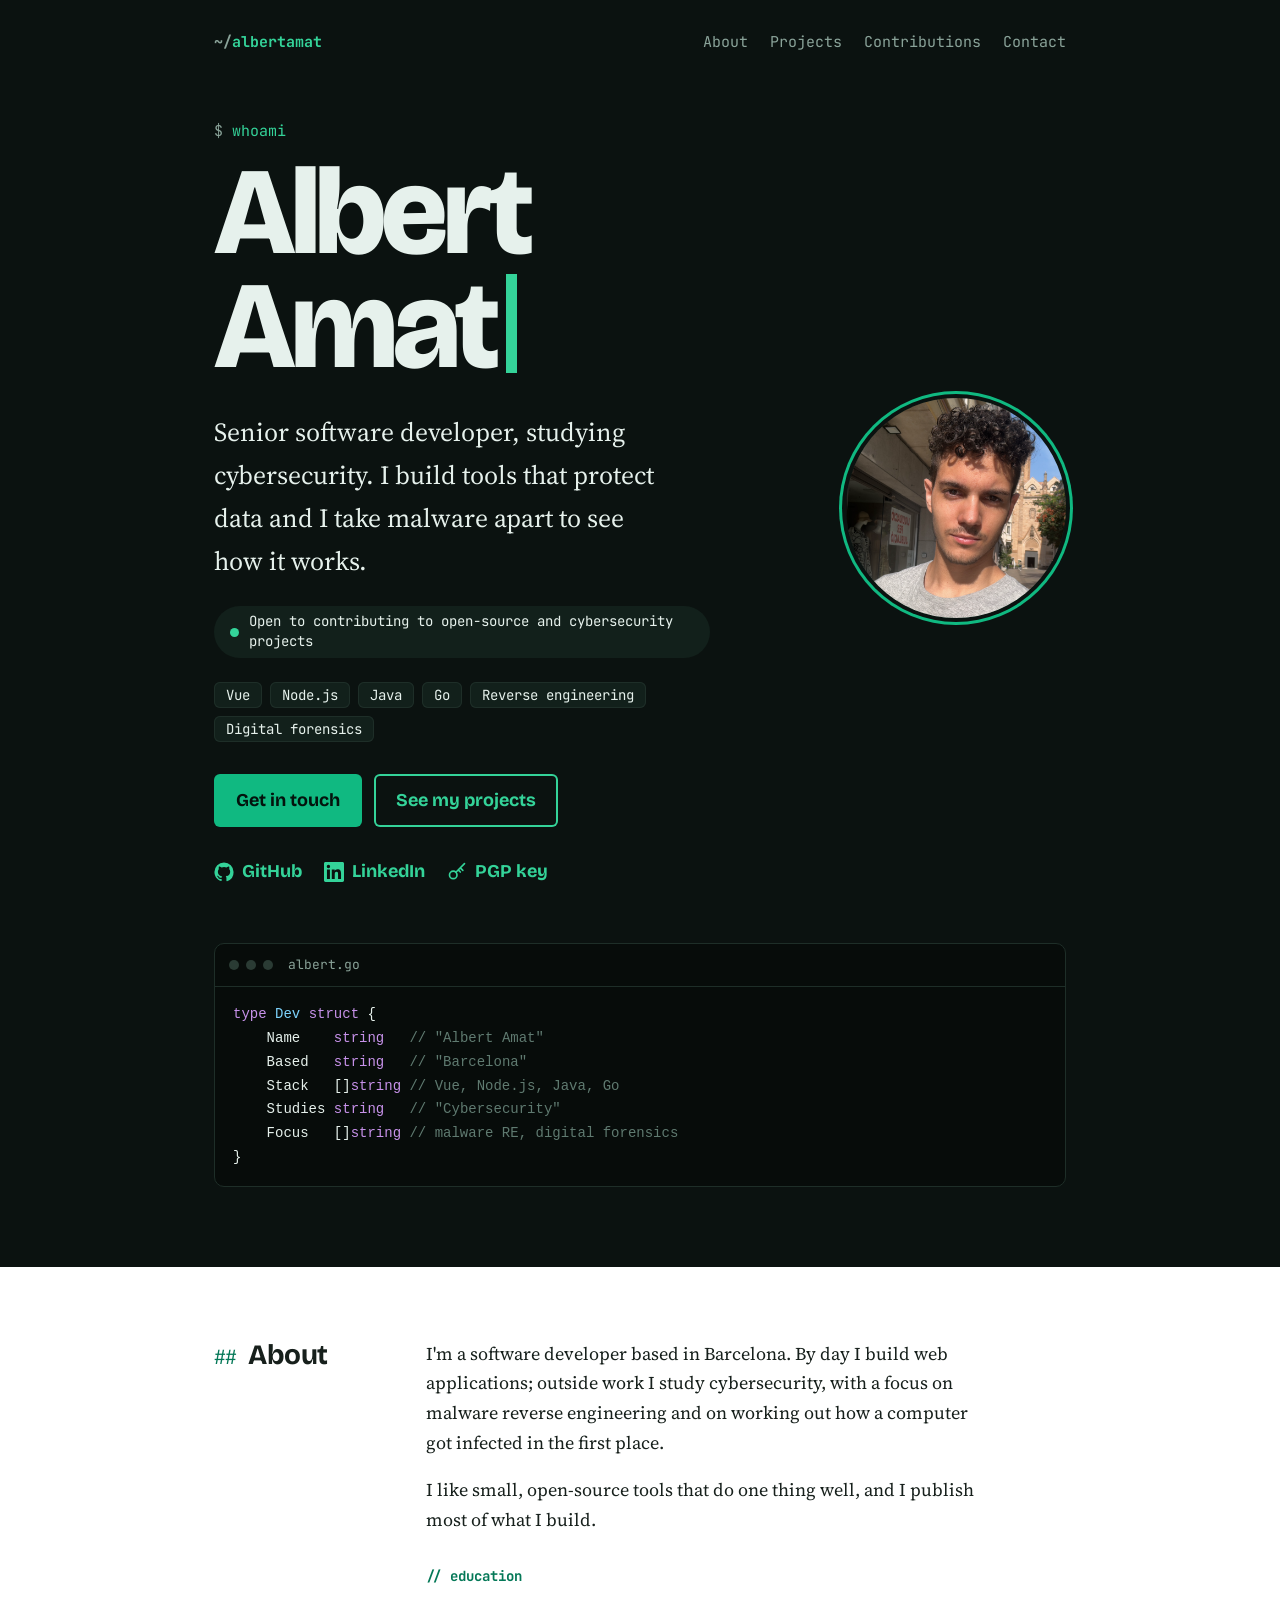
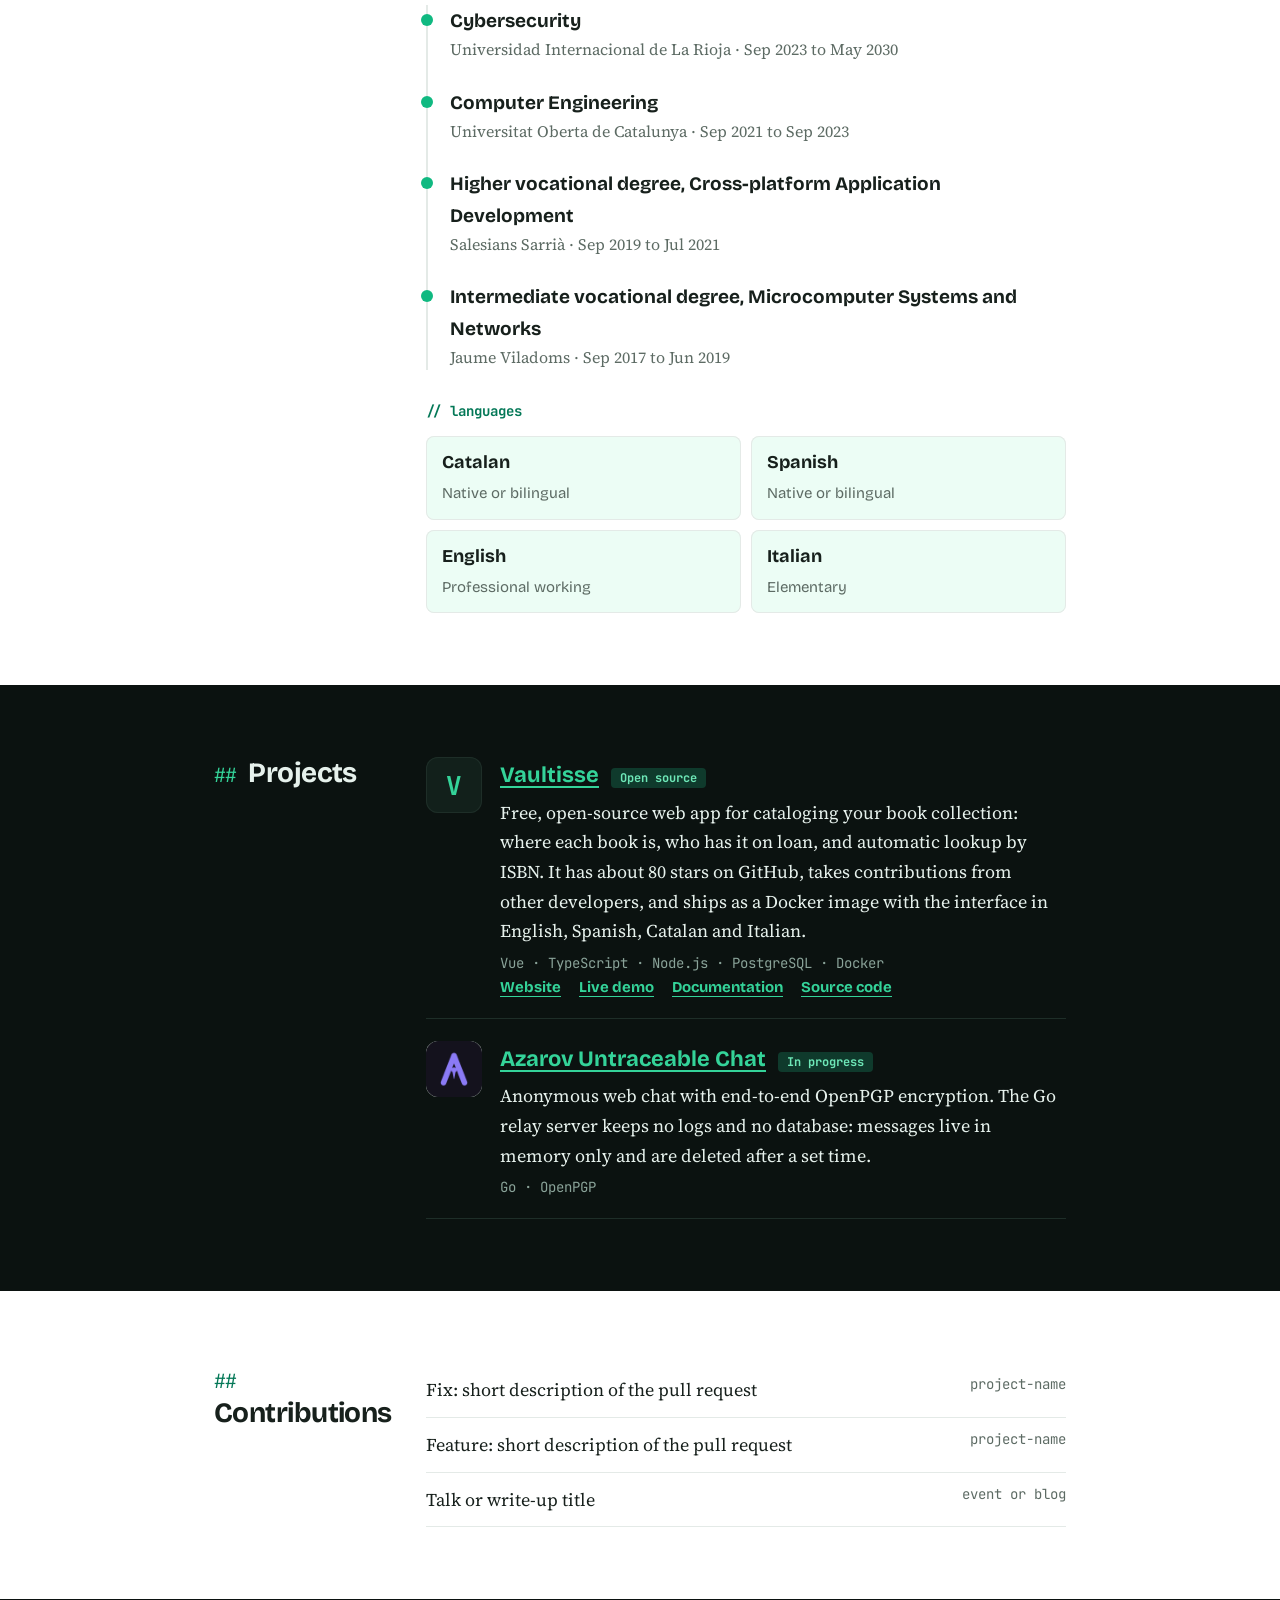
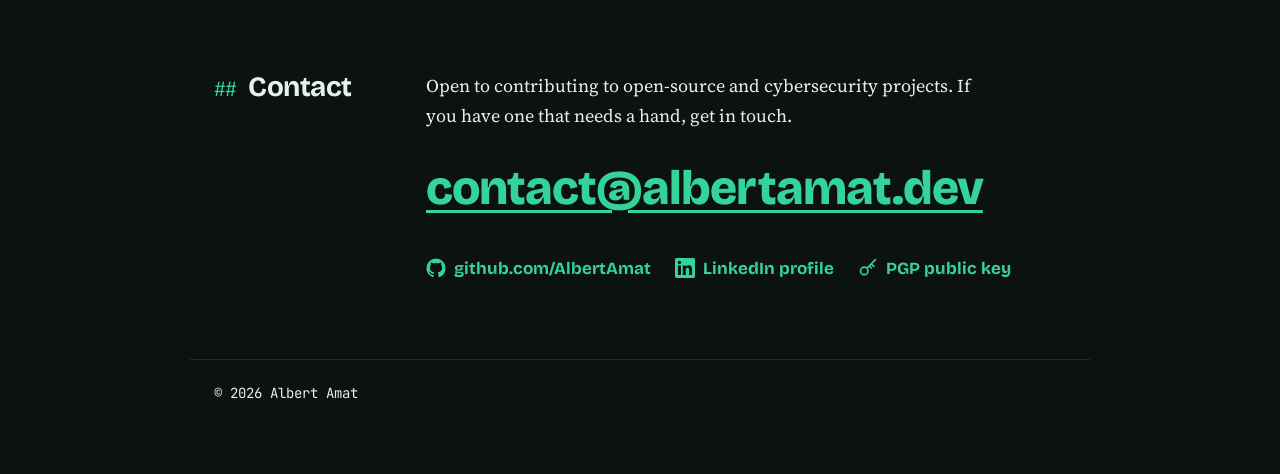
==== index.html @ 93c8f4c0 "added index.html" ====
<!DOCTYPE html>
<html lang="en">
<head>
<meta charset="utf-8">
<meta name="viewport" content="width=device-width, initial-scale=1, viewport-fit=cover">
<title>Albert Amat - Developer and security student</title>
<meta name="description" content="Albert Amat is a senior software developer and cybersecurity student. Projects, contributions and contact details.">
<link rel="stylesheet" href="https://fonts.googleapis.com/css2?family=Bricolage+Grotesque:opsz,wght@12..96,400;12..96,700;12..96,800&family=JetBrains+Mono:wght@400;700&family=Source+Serif+4:opsz,wght@8..60,400;8..60,600&display=swap">
<style>
:root{--accent:#10b981;--accent-d:#047857;--mono:"JetBrains Mono",ui-monospace,Menlo,Consolas,monospace;--sans:"Bricolage Grotesque","Helvetica Neue",Arial,sans-serif;
  box-sizing:border-box;padding-top:env(safe-area-inset-top,0px);padding-bottom:env(safe-area-inset-bottom,0px)}
html{scroll-padding-top:env(safe-area-inset-top,0px);scroll-behavior:smooth;-webkit-text-size-adjust:100%;background:#0b1210}
*{box-sizing:border-box}
body{margin:0;font:18px/1.65 "Source Serif 4",Georgia,serif;background:#0b1210}
img,svg{max-width:100%}
a{color:inherit}
a:focus-visible{outline:3px solid var(--accent);outline-offset:3px}

/* section themes */
.dark{--bg:#0b1210;--ink:#e6f1ec;--mute:#8aa399;--line:#1e2e28;--link:#34d399;--panel:#12201b;--tag:#0f3a2c;--tagink:#6ee7b7;--btn:#10b981;--btnink:#04130d}
.light{--bg:#ffffff;--ink:#17201c;--mute:#5d6b64;--line:#e4eae7;--link:#047857;--panel:#ecfdf5;--tag:#d1fae5;--tagink:#065f46;--btn:#047857;--btnink:#fff}
.band{background:var(--bg);color:var(--ink);padding:72px 0}
.wrap{max-width:900px;margin:0 auto;padding:0 24px}
h1,h2,h3{font-family:var(--sans)}
h2{font-size:28px;margin:0;letter-spacing:-.02em;line-height:1.2}
h2::before{content:"## ";font-family:var(--mono);font-weight:400;color:var(--link);font-size:.7em}
.grid{display:grid;grid-template-columns:180px 1fr;gap:32px}
p{margin:0 0 1em;max-width:62ch}

/* hero */
.hero{padding:0 0 80px}
nav{display:flex;justify-content:space-between;align-items:center;padding:22px 0;font-family:var(--mono);font-size:15px}
nav>a{text-decoration:none;font-weight:700;color:var(--link)}
nav>a::before{content:"~/";color:var(--mute)}
nav ul{display:flex;gap:22px;list-style:none;margin:0;padding:0}
nav ul a{text-decoration:none;color:var(--mute);padding:8px 0;display:inline-block}
nav ul a:hover{color:var(--link)}
.hero-grid{display:grid;grid-template-columns:1fr 220px;gap:40px;align-items:center;margin-top:36px}
.prompt{font:400 15px var(--mono);color:var(--link);margin:0 0 14px}
.prompt span{color:var(--mute)}
h1{font-size:clamp(56px,13vw,124px);line-height:.92;letter-spacing:-.04em;margin:0 0 28px;font-weight:800}
.cursor{display:inline-block;width:.09em;height:.8em;background:var(--link);margin-left:.08em;vertical-align:-.05em;animation:blink 1.1s steps(1) infinite}
@keyframes blink{50%{opacity:0}}
.role{font-size:clamp(20px,3vw,26px);max-width:34ch;margin:0 0 24px}
.avail{display:inline-flex;align-items:center;gap:10px;background:var(--panel);padding:6px 16px;border-radius:99px;font:400 14px/1.4 var(--mono);margin:0 0 24px}
.avail::before{content:"";flex:none;width:9px;height:9px;border-radius:50%;background:var(--link)}
.chips{display:flex;flex-wrap:wrap;gap:8px;margin:0 0 32px;padding:0;list-style:none;font:400 14px var(--mono)}
.chips li{background:var(--panel);padding:4px 12px;border-radius:6px;box-shadow:inset 0 0 0 1px var(--line)}
.btns{display:flex;gap:12px;flex-wrap:wrap;font-family:var(--sans);font-weight:700}
.btn{display:inline-block;padding:12px 22px;background:var(--btn);color:var(--btnink);text-decoration:none;border-radius:6px}
.btn.alt{background:transparent;color:var(--link);box-shadow:inset 0 0 0 2px var(--link)}
.social{display:flex;gap:22px;flex-wrap:wrap;margin-top:22px;font-family:var(--sans);font-weight:700}
.social a,.links a{display:inline-flex;align-items:center;gap:8px;color:var(--link);text-decoration:none;padding:8px 0}
.social a:hover span,.links a:hover span{text-decoration:underline;text-underline-offset:4px}
.ico{width:20px;height:20px;flex:none;fill:currentColor}
.ico.stroke{fill:none;stroke:currentColor;stroke-width:2;stroke-linecap:round;stroke-linejoin:round}
.photo{position:relative;width:220px;height:220px;border-radius:50%;background:var(--panel);box-shadow:0 0 0 4px var(--bg),0 0 0 7px var(--accent);overflow:hidden}
.photo img,.photo svg{width:100%;height:100%;object-fit:cover;display:block}
.photo img{position:absolute;inset:0}

/* code card */
.code{margin:48px 0 0;background:#070c0a;border:1px solid var(--line);border-radius:10px;overflow:hidden;font:400 14px/1.7 var(--mono)}
.code .bar{display:flex;gap:7px;align-items:center;padding:10px 14px;border-bottom:1px solid var(--line);color:var(--mute);font-size:13px}
.code .bar i{width:10px;height:10px;border-radius:50%;background:#2a3b34}
.code .bar span{margin-left:8px}
.code pre{margin:0;padding:16px 18px;overflow-x:auto;color:var(--ink)}
.k{color:#c792ea}.s{color:#a7f3d0}.c{color:#5f7a70}.f{color:#7dd3fc}

/* about */
.tl{list-style:none;margin:20px 0 32px;padding:0 0 0 22px;border-left:2px solid var(--line)}
.tl li{position:relative;margin-bottom:24px}
.tl li::before{content:"";position:absolute;left:-29px;top:9px;width:12px;height:12px;border-radius:50%;background:var(--accent)}
.tl b{font-family:var(--sans);font-size:19px}
.tl span{display:block;color:var(--mute);font-size:16px}
h3.sub{font:700 14px var(--mono);color:var(--link);margin:32px 0 0}
h3.sub::before{content:"// "}
.langs{list-style:none;margin:16px 0 0;padding:0;display:grid;grid-template-columns:repeat(2,1fr);gap:10px}
.langs li{background:var(--panel);padding:12px 16px;border-radius:8px;box-shadow:inset 0 0 0 1px var(--line);font-family:var(--sans)}
.langs b{display:block}
.langs span{color:var(--mute);font-size:15px}

/* projects */
.proj{list-style:none;margin:0;padding:0}
.proj li{display:flex;gap:18px;align-items:flex-start;padding:22px 0;border-bottom:1px solid var(--line)}
.proj li:first-child{padding-top:0}
.logo{flex:none;width:56px;height:56px;border-radius:12px;background:var(--panel);color:var(--link);display:grid;place-items:center;font:700 26px var(--mono);box-shadow:inset 0 0 0 1px var(--line)}
.logo img{width:100%;height:100%;object-fit:contain;border-radius:12px;display:block}
.logo img~span{display:none}
.proj .body{min-width:0}
.proj h3{margin:0 0 4px;font-size:22px;display:flex;gap:12px;align-items:baseline;flex-wrap:wrap}
.proj h3 a{color:var(--link);text-decoration-thickness:2px;text-underline-offset:4px}
.status{background:var(--tag);color:var(--tagink);font:700 12px var(--mono);padding:2px 9px;border-radius:4px}
.proj p{margin:0 0 8px}
.stack{color:var(--mute);font:400 14px var(--mono)}
.plinks{display:flex;flex-wrap:wrap;gap:4px 18px;margin-top:6px;font:700 15px var(--sans)}
.plinks a{color:var(--link);text-underline-offset:4px}

/* contributions */
.contrib{list-style:none;margin:0;padding:0}
.contrib li{display:flex;justify-content:space-between;gap:16px;padding:12px 0;border-bottom:1px solid var(--line)}
.contrib em{color:var(--mute);font:400 14px var(--mono);white-space:nowrap}

/* contact */
.mail{font-family:var(--sans);font-weight:800;font-size:clamp(26px,6vw,48px);letter-spacing:-.02em;color:var(--link);text-decoration-thickness:3px;text-underline-offset:6px;word-break:break-word}
.links{display:flex;gap:6px 24px;flex-wrap:wrap;margin-top:22px;font:700 17px var(--sans)}
footer{background:var(--bg);color:var(--mute);font:400 14px var(--mono);padding:0 0 40px}
footer .wrap{border-top:1px solid var(--line);padding-top:24px}

@media(max-width:700px){
  body{font-size:17px}
  .wrap{padding:0 20px}
  .band{padding:48px 0}
  .grid{grid-template-columns:1fr;gap:16px}
  nav{flex-wrap:wrap;gap:4px 16px;padding:14px 0 6px}
  nav ul{gap:4px 18px;flex-wrap:wrap;font-size:14px}
  .hero{padding-bottom:48px}
  .hero-grid{grid-template-columns:1fr;margin-top:20px}
  .photo{order:-1;width:140px;height:140px}
  h1{margin-bottom:20px}
  .btns{flex-direction:column}
  .btn{text-align:center;padding:14px 22px}
  .langs{grid-template-columns:1fr}
  .contrib li{flex-direction:column;gap:2px}
  .contrib em{white-space:normal}
  .proj li{gap:14px}
  .tl{padding-left:20px}.tl li::before{left:-27px}
}
@media(max-width:380px){.logo{width:48px;height:48px;font-size:22px}.proj h3{font-size:20px}}
@media(prefers-reduced-motion:reduce){.cursor{animation:none}html{scroll-behavior:auto}}
</style>
</head>
<body>

<!-- 1 · dark -->
<div class="band dark hero" id="top" style="padding-top:0">
  <div class="wrap">
    <nav>
      <a href="#top">albertamat</a>
      <ul>
        <li><a href="#about">About</a></li>
        <li><a href="#projects">Projects</a></li>
        <li><a href="#contrib">Contributions</a></li>
        <li><a href="#contact">Contact</a></li>
      </ul>
    </nav>

    <div class="hero-grid">
      <div>
        <p class="prompt"><span>$</span> whoami</p>
        <h1>Albert<br>Amat<span class="cursor" aria-hidden="true"></span></h1>
        <p class="role">Senior software developer, studying cybersecurity. I build tools that protect data and I take malware apart to see how it works.</p>
        <p class="avail">Open to contributing to open-source and cybersecurity projects</p>
        <ul class="chips">
          <li>Vue</li><li>Node.js</li><li>Java</li><li>Go</li><li>Reverse engineering</li><li>Digital forensics</li>
        </ul>
        <div class="btns">
          <a class="btn" href="#contact">Get in touch</a>
          <a class="btn alt" href="#projects">See my projects</a>
        </div>
        <div class="social">
          <a href="https://github.com/AlbertAmat"><svg class="ico" viewBox="0 0 24 24" aria-hidden="true"><path d="M12 .5A11.5 11.5 0 0 0 .5 12c0 5.08 3.29 9.39 7.86 10.91.58.1.79-.25.79-.56v-2c-3.2.7-3.88-1.36-3.88-1.36-.52-1.33-1.28-1.69-1.28-1.69-1.05-.71.08-.7.08-.7 1.15.08 1.76 1.19 1.76 1.19 1.03 1.76 2.7 1.25 3.36.96.1-.75.4-1.25.73-1.54-2.56-.29-5.25-1.28-5.25-5.7 0-1.26.45-2.29 1.19-3.1-.12-.29-.52-1.47.11-3.06 0 0 .97-.31 3.18 1.18a11 11 0 0 1 5.78 0c2.2-1.49 3.17-1.18 3.17-1.18.63 1.59.23 2.77.12 3.06.74.81 1.18 1.84 1.18 3.1 0 4.43-2.7 5.4-5.27 5.69.41.36.78 1.06.78 2.14v3.17c0 .31.21.67.8.56A11.5 11.5 0 0 0 23.5 12 11.5 11.5 0 0 0 12 .5z"/></svg><span>GitHub</span></a>
          <a href="https://www.linkedin.com/in/albert-amat-27b937349"><svg class="ico" viewBox="0 0 24 24" aria-hidden="true"><path d="M20.45 20.45h-3.56v-5.57c0-1.33-.03-3.04-1.85-3.04-1.86 0-2.14 1.45-2.14 2.94v5.67H9.35V9h3.41v1.56h.05c.48-.9 1.64-1.85 3.37-1.85 3.6 0 4.27 2.37 4.27 5.46v6.28zM5.34 7.43a2.06 2.06 0 1 1 0-4.12 2.06 2.06 0 0 1 0 4.12zM7.12 20.45H3.56V9h3.56v11.45zM22.22 0H1.77C.79 0 0 .77 0 1.73v20.54C0 23.23.79 24 1.77 24h20.45c.98 0 1.78-.77 1.78-1.73V1.73C24 .77 23.2 0 22.22 0z"/></svg><span>LinkedIn</span></a>
          <a href="albert-amat.asc"><svg class="ico stroke" viewBox="0 0 24 24" aria-hidden="true"><circle cx="7.5" cy="15.5" r="4.5"/><path d="M10.7 12.3 21 2M16 7l3 3M13.5 9.5l2.5 2.5"/></svg><span>PGP key</span></a>
        </div>
      </div>
      <div class="photo">
        <svg viewBox="0 0 220 220" role="img" aria-label="Profile photo placeholder"><rect width="220" height="220" fill="#12201b"/><circle cx="110" cy="88" r="38" fill="#1f4a3a"/><path d="M34 220c6-46 38-72 76-72s70 26 76 72z" fill="#1f4a3a"/></svg>
        <img src="img/avatar.png" alt="Albert Amat" width="220" height="220" onerror="this.remove()">
      </div>
    </div>

    <div class="code" aria-label="Profile as code">
      <div class="bar"><i></i><i></i><i></i><span>albert.go</span></div>
<pre><span class="k">type</span> <span class="f">Dev</span> <span class="k">struct</span> {
    Name    <span class="k">string</span>   <span class="c">// "Albert Amat"</span>
    Based   <span class="k">string</span>   <span class="c">// "Barcelona"</span>
    Stack   []<span class="k">string</span> <span class="c">// Vue, Node.js, Java, Go</span>
    Studies <span class="k">string</span>   <span class="c">// "Cybersecurity"</span>
    Focus   []<span class="k">string</span> <span class="c">// malware RE, digital forensics</span>
}</pre>
    </div>
  </div>
</div>

<!-- 2 · light -->
<section class="band light" id="about">
  <div class="wrap grid">
    <h2>About</h2>
    <div>
      <p>I'm a software developer based in Barcelona. By day I build web applications; outside work I study cybersecurity, with a focus on malware reverse engineering and on working out how a computer got infected in the first place.</p>
      <p>I like small, open-source tools that do one thing well, and I publish most of what I build.</p>

      <h3 class="sub">education</h3>
      <ol class="tl" aria-label="Education">
        <li><b>Cybersecurity</b><span>Universidad Internacional de La Rioja · Sep 2023 to May 2030</span></li>
        <li><b>Computer Engineering</b><span>Universitat Oberta de Catalunya · Sep 2021 to Sep 2023</span></li>
        <li><b>Higher vocational degree, Cross-platform Application Development</b><span>Salesians Sarrià · Sep 2019 to Jul 2021</span></li>
        <li><b>Intermediate vocational degree, Microcomputer Systems and Networks</b><span>Jaume Viladoms · Sep 2017 to Jun 2019</span></li>
      </ol>

      <h3 class="sub">languages</h3>
      <ul class="langs">
        <li><b>Catalan</b><span>Native or bilingual</span></li>
        <li><b>Spanish</b><span>Native or bilingual</span></li>
        <li><b>English</b><span>Professional working</span></li>
        <li><b>Italian</b><span>Elementary</span></li>
      </ul>
    </div>
  </div>
</section>

<!-- 3 · dark -->
<section class="band dark" id="projects">
  <div class="wrap grid">
    <h2>Projects</h2>
    <ul class="proj">
      <li>
        <div class="logo" role="img" aria-label="Vaultisse logo"><img src="img/vaultisse.png" alt="" width="56" height="56" onerror="this.remove()"><span>V</span></div>
        <div class="body">
          <h3><a href="https://github.com/AlbertAmat/vaultisse">Vaultisse</a><span class="status">Open source</span></h3>
          <p>Free, open-source web app for cataloging your book collection: where each book is, who has it on loan, and automatic lookup by ISBN. It has about 80 stars on GitHub, takes contributions from other developers, and ships as a Docker image with the interface in English, Spanish, Catalan and Italian.</p>
          <div class="stack">Vue · TypeScript · Node.js · PostgreSQL · Docker</div>
          <div class="plinks">
            <a href="https://vaultisse.com">Website</a>
            <a href="https://demo.vaultisse.com">Live demo</a>
            <a href="https://docs.vaultisse.com">Documentation</a>
            <a href="https://github.com/AlbertAmat/vaultisse">Source code</a>
          </div>
        </div>
      </li>
      <li>
        <div class="logo" role="img" aria-label="Azarov logo"><img src="img/azarov.png" alt="" width="56" height="56" onerror="this.remove()"><span>A</span></div>
        <div class="body">
          <h3><a href="#">Azarov Untraceable Chat</a><span class="status">In progress</span></h3>
          <p>Anonymous web chat with end-to-end OpenPGP encryption. The Go relay server keeps no logs and no database: messages live in memory only and are deleted after a set time.</p>
          <div class="stack">Go · OpenPGP</div>
        </div>
      </li>
    </ul>
  </div>
</section>

<!-- 4 · light -->
<section class="band light" id="contrib">
  <div class="wrap grid">
    <h2>Contributions</h2>
    <ul class="contrib">
      <li><span>Fix: short description of the pull request</span><em>project-name</em></li>
      <li><span>Feature: short description of the pull request</span><em>project-name</em></li>
      <li><span>Talk or write-up title</span><em>event or blog</em></li>
    </ul>
  </div>
</section>

<!-- 5 · dark -->
<section class="band dark" id="contact">
  <div class="wrap grid">
    <h2>Contact</h2>
    <div>
      <p>Open to contributing to open-source and cybersecurity projects. If you have one that needs a hand, get in touch.</p>
      <a class="mail" href="mailto:contact@albertamat.dev">contact@albertamat.dev</a>
      <div class="links">
        <a href="https://github.com/AlbertAmat"><svg class="ico" viewBox="0 0 24 24" aria-hidden="true"><path d="M12 .5A11.5 11.5 0 0 0 .5 12c0 5.08 3.29 9.39 7.86 10.91.58.1.79-.25.79-.56v-2c-3.2.7-3.88-1.36-3.88-1.36-.52-1.33-1.28-1.69-1.28-1.69-1.05-.71.08-.7.08-.7 1.15.08 1.76 1.19 1.76 1.19 1.03 1.76 2.7 1.25 3.36.96.1-.75.4-1.25.73-1.54-2.56-.29-5.25-1.28-5.25-5.7 0-1.26.45-2.29 1.19-3.1-.12-.29-.52-1.47.11-3.06 0 0 .97-.31 3.18 1.18a11 11 0 0 1 5.78 0c2.2-1.49 3.17-1.18 3.17-1.18.63 1.59.23 2.77.12 3.06.74.81 1.18 1.84 1.18 3.1 0 4.43-2.7 5.4-5.27 5.69.41.36.78 1.06.78 2.14v3.17c0 .31.21.67.8.56A11.5 11.5 0 0 0 23.5 12 11.5 11.5 0 0 0 12 .5z"/></svg><span>github.com/AlbertAmat</span></a>
        <a href="https://www.linkedin.com/in/albert-amat-27b937349"><svg class="ico" viewBox="0 0 24 24" aria-hidden="true"><path d="M20.45 20.45h-3.56v-5.57c0-1.33-.03-3.04-1.85-3.04-1.86 0-2.14 1.45-2.14 2.94v5.67H9.35V9h3.41v1.56h.05c.48-.9 1.64-1.85 3.37-1.85 3.6 0 4.27 2.37 4.27 5.46v6.28zM5.34 7.43a2.06 2.06 0 1 1 0-4.12 2.06 2.06 0 0 1 0 4.12zM7.12 20.45H3.56V9h3.56v11.45zM22.22 0H1.77C.79 0 0 .77 0 1.73v20.54C0 23.23.79 24 1.77 24h20.45c.98 0 1.78-.77 1.78-1.73V1.73C24 .77 23.2 0 22.22 0z"/></svg><span>LinkedIn profile</span></a>
        <a href="albert-amat.asc"><svg class="ico stroke" viewBox="0 0 24 24" aria-hidden="true"><circle cx="7.5" cy="15.5" r="4.5"/><path d="M10.7 12.3 21 2M16 7l3 3M13.5 9.5l2.5 2.5"/></svg><span>PGP public key</span></a>
      </div>
    </div>
  </div>
</section>

<footer class="band dark" style="padding-top:0">
  <div class="wrap">© 2026 Albert Amat</div>
</footer>
</body>
</html>
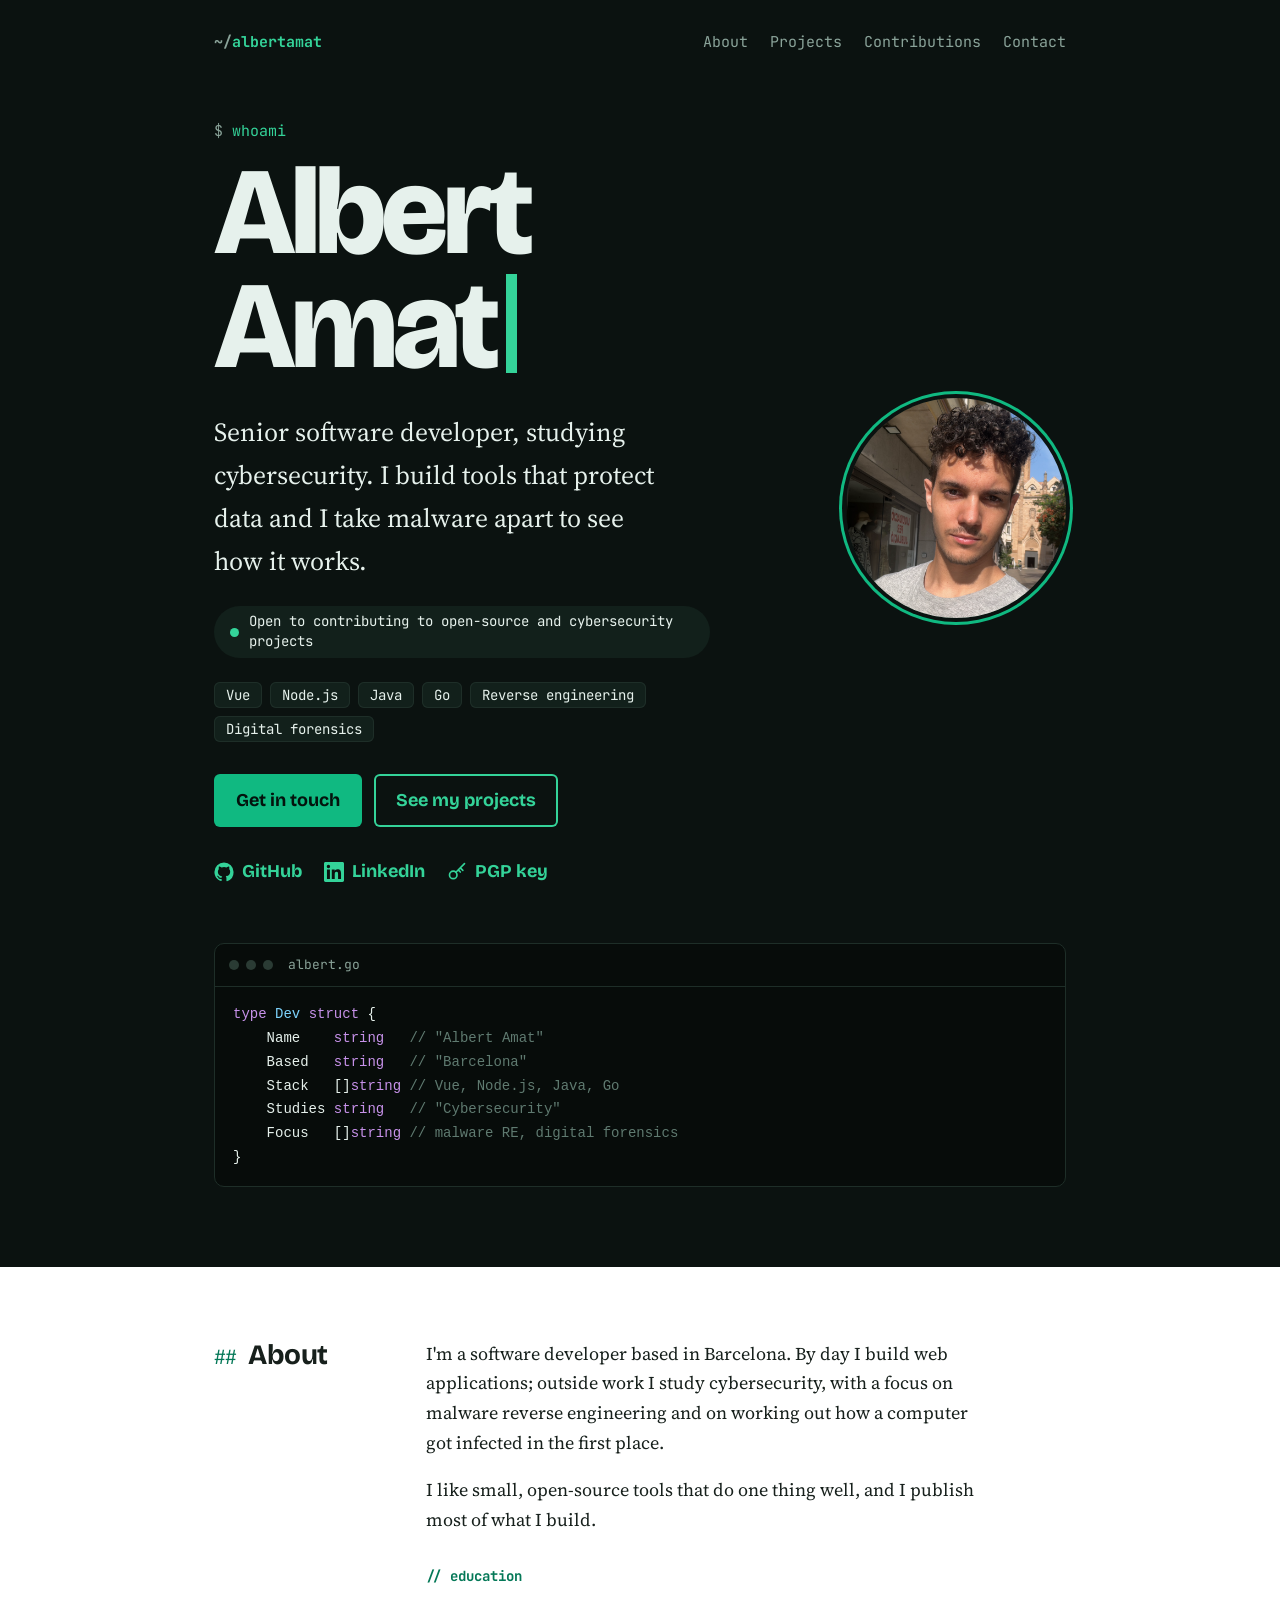
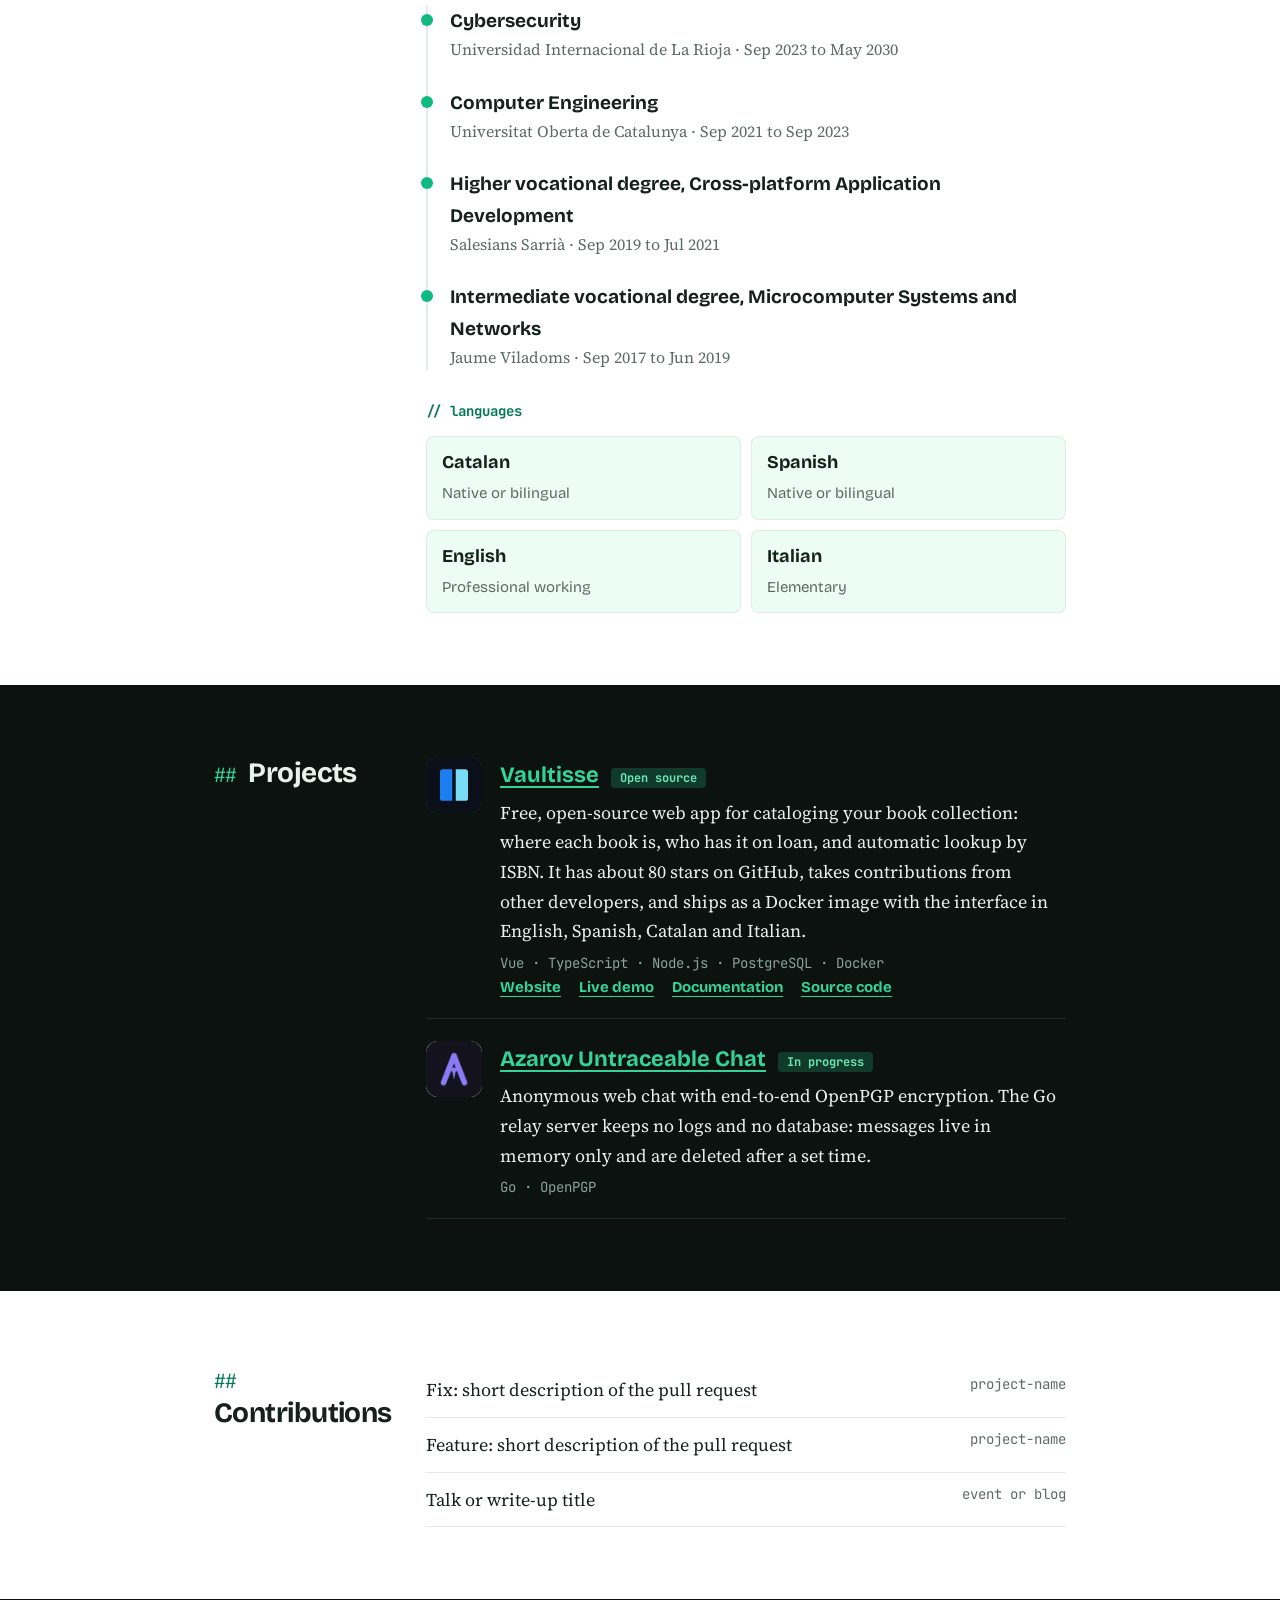
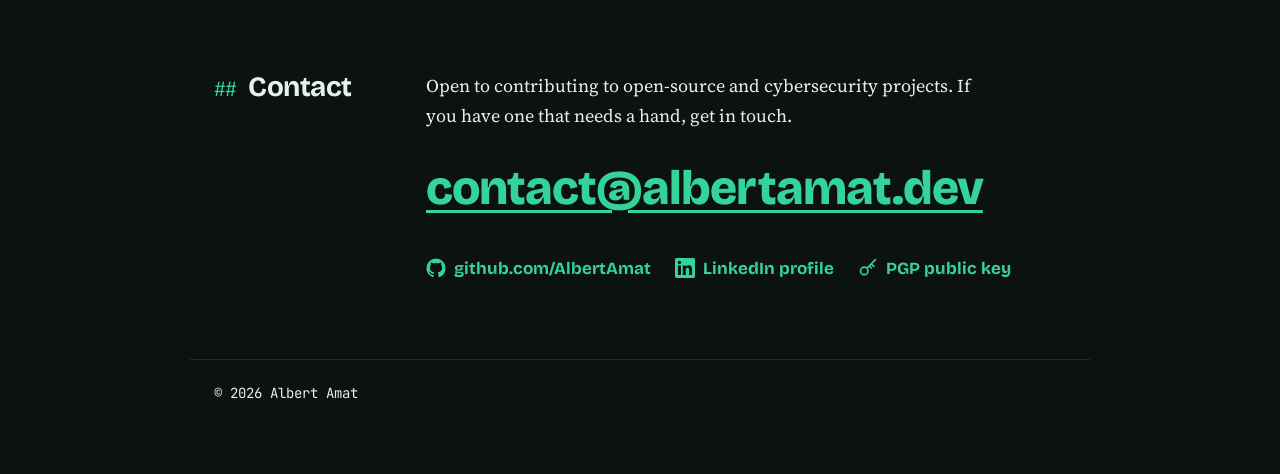
==== commit e3891078: "Update index.html" ====
--- a/index.html
+++ b/index.html
@@ -215,7 +215,7 @@
     <h2>Projects</h2>
     <ul class="proj">
       <li>
-        <div class="logo" role="img" aria-label="Vaultisse logo"><img src="img/vaultisse.png" alt="" width="56" height="56" onerror="this.remove()"><span>V</span></div>
+        <div class="logo" role="img" aria-label="Vaultisse logo"><img src="img/vaultisse.svg" alt="" width="56" height="56" onerror="this.remove()"><span>V</span></div>
         <div class="body">
           <h3><a href="https://github.com/AlbertAmat/vaultisse">Vaultisse</a><span class="status">Open source</span></h3>
           <p>Free, open-source web app for cataloging your book collection: where each book is, who has it on loan, and automatic lookup by ISBN. It has about 80 stars on GitHub, takes contributions from other developers, and ships as a Docker image with the interface in English, Spanish, Catalan and Italian.</p>
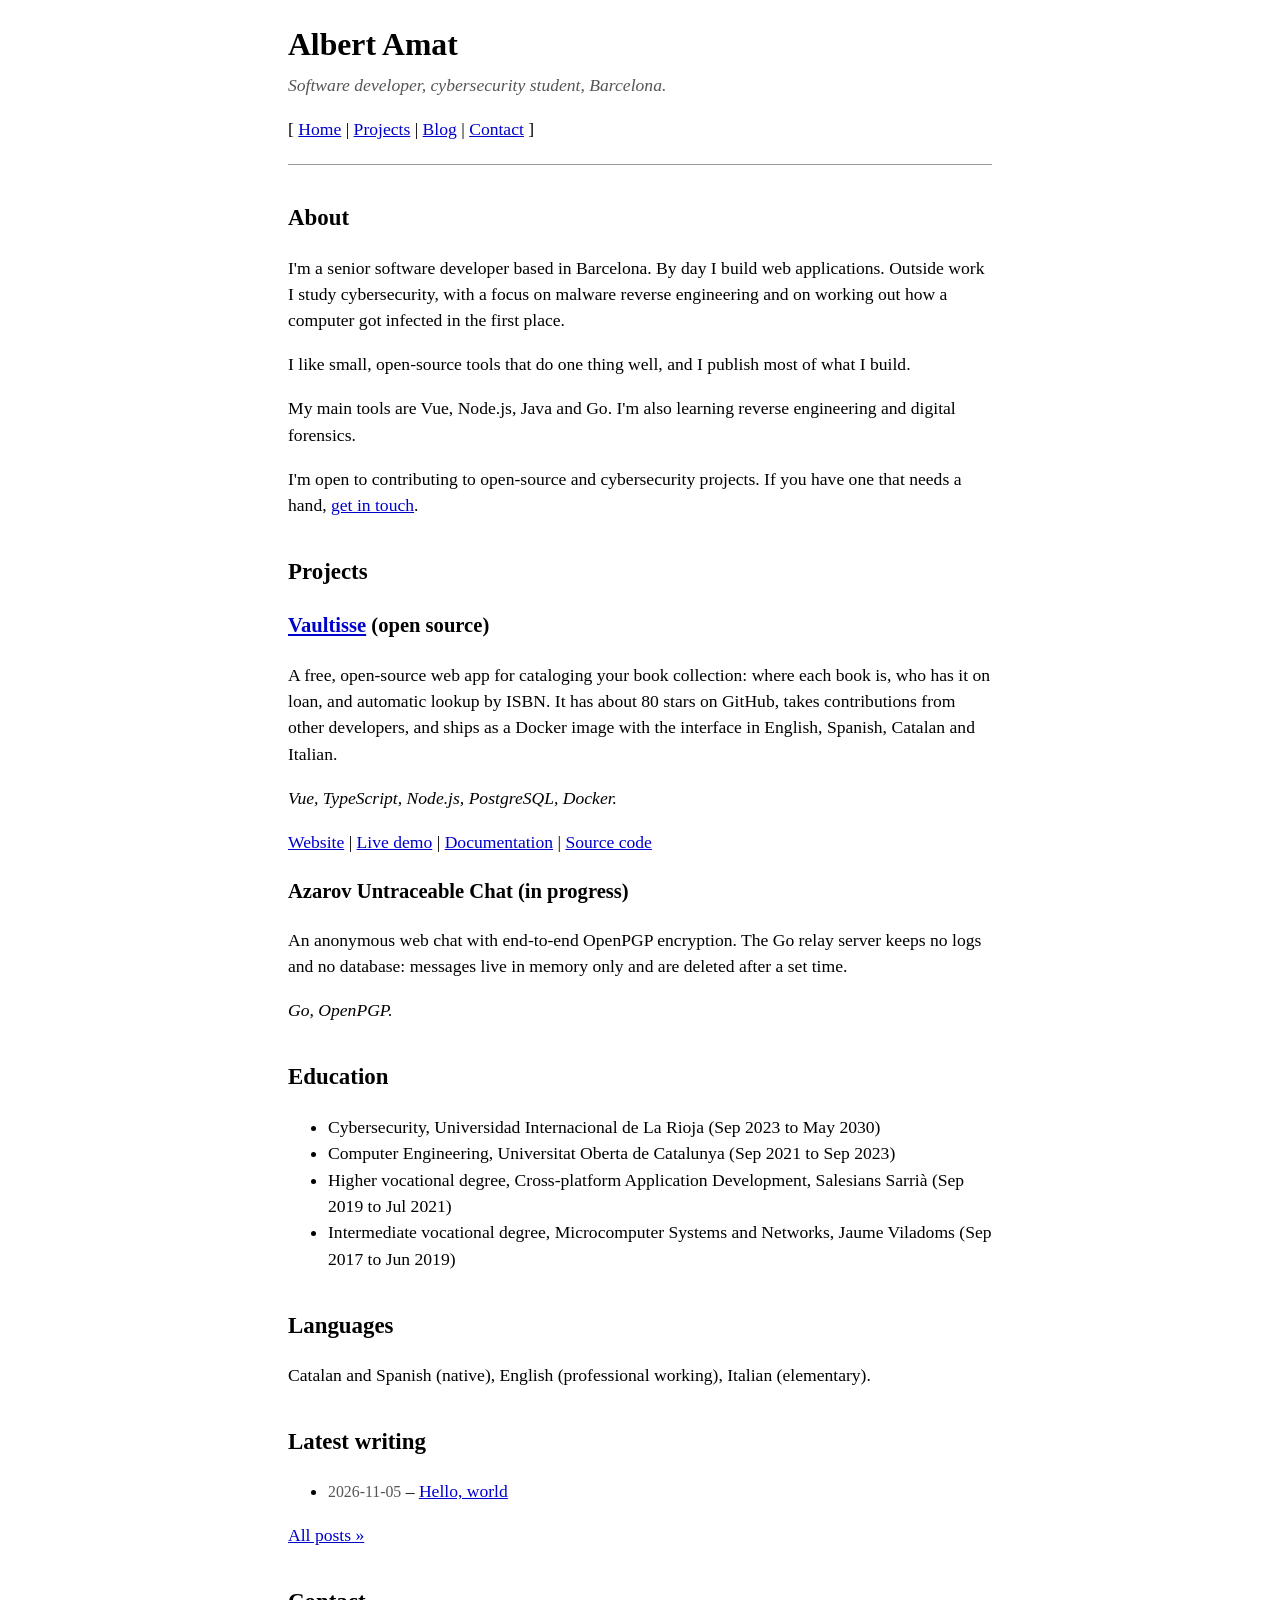
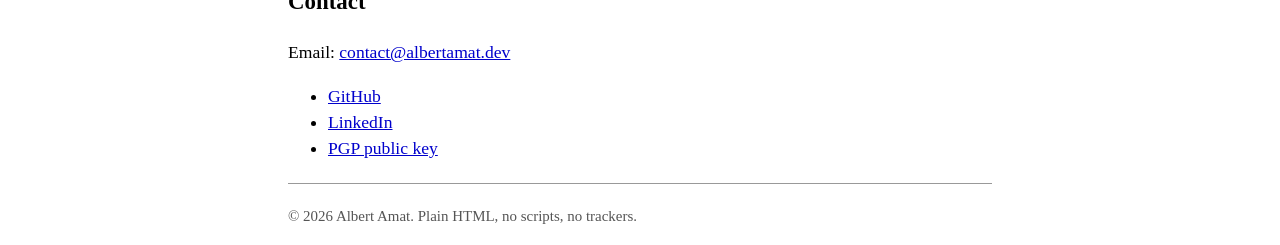
==== commit baba3326: "Redesign site as minimalist year-2000 style HTML with a blog Replace the single styled page with pla" ====
--- a/index.html
+++ b/index.html
@@ -2,274 +2,68 @@
 <html lang="en">
 <head>
 <meta charset="utf-8">
-<meta name="viewport" content="width=device-width, initial-scale=1, viewport-fit=cover">
-<title>Albert Amat - Developer and security student</title>
-<meta name="description" content="Albert Amat is a senior software developer and cybersecurity student. Projects, contributions and contact details.">
-<link rel="stylesheet" href="https://fonts.googleapis.com/css2?family=Bricolage+Grotesque:opsz,wght@12..96,400;12..96,700;12..96,800&family=JetBrains+Mono:wght@400;700&family=Source+Serif+4:opsz,wght@8..60,400;8..60,600&display=swap">
-<style>
-:root{--accent:#10b981;--accent-d:#047857;--mono:"JetBrains Mono",ui-monospace,Menlo,Consolas,monospace;--sans:"Bricolage Grotesque","Helvetica Neue",Arial,sans-serif;
-  box-sizing:border-box;padding-top:env(safe-area-inset-top,0px);padding-bottom:env(safe-area-inset-bottom,0px)}
-html{scroll-padding-top:env(safe-area-inset-top,0px);scroll-behavior:smooth;-webkit-text-size-adjust:100%;background:#0b1210}
-*{box-sizing:border-box}
-body{margin:0;font:18px/1.65 "Source Serif 4",Georgia,serif;background:#0b1210}
-img,svg{max-width:100%}
-a{color:inherit}
-a:focus-visible{outline:3px solid var(--accent);outline-offset:3px}
-
-/* section themes */
-.dark{--bg:#0b1210;--ink:#e6f1ec;--mute:#8aa399;--line:#1e2e28;--link:#34d399;--panel:#12201b;--tag:#0f3a2c;--tagink:#6ee7b7;--btn:#10b981;--btnink:#04130d}
-.light{--bg:#ffffff;--ink:#17201c;--mute:#5d6b64;--line:#e4eae7;--link:#047857;--panel:#ecfdf5;--tag:#d1fae5;--tagink:#065f46;--btn:#047857;--btnink:#fff}
-.band{background:var(--bg);color:var(--ink);padding:72px 0}
-.wrap{max-width:900px;margin:0 auto;padding:0 24px}
-h1,h2,h3{font-family:var(--sans)}
-h2{font-size:28px;margin:0;letter-spacing:-.02em;line-height:1.2}
-h2::before{content:"## ";font-family:var(--mono);font-weight:400;color:var(--link);font-size:.7em}
-.grid{display:grid;grid-template-columns:180px 1fr;gap:32px}
-p{margin:0 0 1em;max-width:62ch}
-
-/* hero */
-.hero{padding:0 0 80px}
-nav{display:flex;justify-content:space-between;align-items:center;padding:22px 0;font-family:var(--mono);font-size:15px}
-nav>a{text-decoration:none;font-weight:700;color:var(--link)}
-nav>a::before{content:"~/";color:var(--mute)}
-nav ul{display:flex;gap:22px;list-style:none;margin:0;padding:0}
-nav ul a{text-decoration:none;color:var(--mute);padding:8px 0;display:inline-block}
-nav ul a:hover{color:var(--link)}
-.hero-grid{display:grid;grid-template-columns:1fr 220px;gap:40px;align-items:center;margin-top:36px}
-.prompt{font:400 15px var(--mono);color:var(--link);margin:0 0 14px}
-.prompt span{color:var(--mute)}
-h1{font-size:clamp(56px,13vw,124px);line-height:.92;letter-spacing:-.04em;margin:0 0 28px;font-weight:800}
-.cursor{display:inline-block;width:.09em;height:.8em;background:var(--link);margin-left:.08em;vertical-align:-.05em;animation:blink 1.1s steps(1) infinite}
-@keyframes blink{50%{opacity:0}}
-.role{font-size:clamp(20px,3vw,26px);max-width:34ch;margin:0 0 24px}
-.avail{display:inline-flex;align-items:center;gap:10px;background:var(--panel);padding:6px 16px;border-radius:99px;font:400 14px/1.4 var(--mono);margin:0 0 24px}
-.avail::before{content:"";flex:none;width:9px;height:9px;border-radius:50%;background:var(--link)}
-.chips{display:flex;flex-wrap:wrap;gap:8px;margin:0 0 32px;padding:0;list-style:none;font:400 14px var(--mono)}
-.chips li{background:var(--panel);padding:4px 12px;border-radius:6px;box-shadow:inset 0 0 0 1px var(--line)}
-.btns{display:flex;gap:12px;flex-wrap:wrap;font-family:var(--sans);font-weight:700}
-.btn{display:inline-block;padding:12px 22px;background:var(--btn);color:var(--btnink);text-decoration:none;border-radius:6px}
-.btn.alt{background:transparent;color:var(--link);box-shadow:inset 0 0 0 2px var(--link)}
-.social{display:flex;gap:22px;flex-wrap:wrap;margin-top:22px;font-family:var(--sans);font-weight:700}
-.social a,.links a{display:inline-flex;align-items:center;gap:8px;color:var(--link);text-decoration:none;padding:8px 0}
-.social a:hover span,.links a:hover span{text-decoration:underline;text-underline-offset:4px}
-.ico{width:20px;height:20px;flex:none;fill:currentColor}
-.ico.stroke{fill:none;stroke:currentColor;stroke-width:2;stroke-linecap:round;stroke-linejoin:round}
-.photo{position:relative;width:220px;height:220px;border-radius:50%;background:var(--panel);box-shadow:0 0 0 4px var(--bg),0 0 0 7px var(--accent);overflow:hidden}
-.photo img,.photo svg{width:100%;height:100%;object-fit:cover;display:block}
-.photo img{position:absolute;inset:0}
-
-/* code card */
-.code{margin:48px 0 0;background:#070c0a;border:1px solid var(--line);border-radius:10px;overflow:hidden;font:400 14px/1.7 var(--mono)}
-.code .bar{display:flex;gap:7px;align-items:center;padding:10px 14px;border-bottom:1px solid var(--line);color:var(--mute);font-size:13px}
-.code .bar i{width:10px;height:10px;border-radius:50%;background:#2a3b34}
-.code .bar span{margin-left:8px}
-.code pre{margin:0;padding:16px 18px;overflow-x:auto;color:var(--ink)}
-.k{color:#c792ea}.s{color:#a7f3d0}.c{color:#5f7a70}.f{color:#7dd3fc}
-
-/* about */
-.tl{list-style:none;margin:20px 0 32px;padding:0 0 0 22px;border-left:2px solid var(--line)}
-.tl li{position:relative;margin-bottom:24px}
-.tl li::before{content:"";position:absolute;left:-29px;top:9px;width:12px;height:12px;border-radius:50%;background:var(--accent)}
-.tl b{font-family:var(--sans);font-size:19px}
-.tl span{display:block;color:var(--mute);font-size:16px}
-h3.sub{font:700 14px var(--mono);color:var(--link);margin:32px 0 0}
-h3.sub::before{content:"// "}
-.langs{list-style:none;margin:16px 0 0;padding:0;display:grid;grid-template-columns:repeat(2,1fr);gap:10px}
-.langs li{background:var(--panel);padding:12px 16px;border-radius:8px;box-shadow:inset 0 0 0 1px var(--line);font-family:var(--sans)}
-.langs b{display:block}
-.langs span{color:var(--mute);font-size:15px}
-
-/* projects */
-.proj{list-style:none;margin:0;padding:0}
-.proj li{display:flex;gap:18px;align-items:flex-start;padding:22px 0;border-bottom:1px solid var(--line)}
-.proj li:first-child{padding-top:0}
-.logo{flex:none;width:56px;height:56px;border-radius:12px;background:var(--panel);color:var(--link);display:grid;place-items:center;font:700 26px var(--mono);box-shadow:inset 0 0 0 1px var(--line)}
-.logo img{width:100%;height:100%;object-fit:contain;border-radius:12px;display:block}
-.logo img~span{display:none}
-.proj .body{min-width:0}
-.proj h3{margin:0 0 4px;font-size:22px;display:flex;gap:12px;align-items:baseline;flex-wrap:wrap}
-.proj h3 a{color:var(--link);text-decoration-thickness:2px;text-underline-offset:4px}
-.status{background:var(--tag);color:var(--tagink);font:700 12px var(--mono);padding:2px 9px;border-radius:4px}
-.proj p{margin:0 0 8px}
-.stack{color:var(--mute);font:400 14px var(--mono)}
-.plinks{display:flex;flex-wrap:wrap;gap:4px 18px;margin-top:6px;font:700 15px var(--sans)}
-.plinks a{color:var(--link);text-underline-offset:4px}
-
-/* contributions */
-.contrib{list-style:none;margin:0;padding:0}
-.contrib li{display:flex;justify-content:space-between;gap:16px;padding:12px 0;border-bottom:1px solid var(--line)}
-.contrib em{color:var(--mute);font:400 14px var(--mono);white-space:nowrap}
-
-/* contact */
-.mail{font-family:var(--sans);font-weight:800;font-size:clamp(26px,6vw,48px);letter-spacing:-.02em;color:var(--link);text-decoration-thickness:3px;text-underline-offset:6px;word-break:break-word}
-.links{display:flex;gap:6px 24px;flex-wrap:wrap;margin-top:22px;font:700 17px var(--sans)}
-footer{background:var(--bg);color:var(--mute);font:400 14px var(--mono);padding:0 0 40px}
-footer .wrap{border-top:1px solid var(--line);padding-top:24px}
-
-@media(max-width:700px){
-  body{font-size:17px}
-  .wrap{padding:0 20px}
-  .band{padding:48px 0}
-  .grid{grid-template-columns:1fr;gap:16px}
-  nav{flex-wrap:wrap;gap:4px 16px;padding:14px 0 6px}
-  nav ul{gap:4px 18px;flex-wrap:wrap;font-size:14px}
-  .hero{padding-bottom:48px}
-  .hero-grid{grid-template-columns:1fr;margin-top:20px}
-  .photo{order:-1;width:140px;height:140px}
-  h1{margin-bottom:20px}
-  .btns{flex-direction:column}
-  .btn{text-align:center;padding:14px 22px}
-  .langs{grid-template-columns:1fr}
-  .contrib li{flex-direction:column;gap:2px}
-  .contrib em{white-space:normal}
-  .proj li{gap:14px}
-  .tl{padding-left:20px}.tl li::before{left:-27px}
-}
-@media(max-width:380px){.logo{width:48px;height:48px;font-size:22px}.proj h3{font-size:20px}}
-@media(prefers-reduced-motion:reduce){.cursor{animation:none}html{scroll-behavior:auto}}
-</style>
+<meta name="viewport" content="width=device-width, initial-scale=1">
+<title>Albert Amat</title>
+<meta name="description" content="Albert Amat is a senior software developer and cybersecurity student. Projects, writing and contact details.">
+<link rel="stylesheet" href="style.css">
 </head>
 <body>
 
-<!-- 1 · dark -->
-<div class="band dark hero" id="top" style="padding-top:0">
-  <div class="wrap">
-    <nav>
-      <a href="#top">albertamat</a>
-      <ul>
-        <li><a href="#about">About</a></li>
-        <li><a href="#projects">Projects</a></li>
-        <li><a href="#contrib">Contributions</a></li>
-        <li><a href="#contact">Contact</a></li>
-      </ul>
-    </nav>
+<h1>Albert Amat</h1>
+<p class="tagline">Software developer, cybersecurity student, Barcelona.</p>
 
-    <div class="hero-grid">
-      <div>
-        <p class="prompt"><span>$</span> whoami</p>
-        <h1>Albert<br>Amat<span class="cursor" aria-hidden="true"></span></h1>
-        <p class="role">Senior software developer, studying cybersecurity. I build tools that protect data and I take malware apart to see how it works.</p>
-        <p class="avail">Open to contributing to open-source and cybersecurity projects</p>
-        <ul class="chips">
-          <li>Vue</li><li>Node.js</li><li>Java</li><li>Go</li><li>Reverse engineering</li><li>Digital forensics</li>
-        </ul>
-        <div class="btns">
-          <a class="btn" href="#contact">Get in touch</a>
-          <a class="btn alt" href="#projects">See my projects</a>
-        </div>
-        <div class="social">
-          <a href="https://github.com/AlbertAmat"><svg class="ico" viewBox="0 0 24 24" aria-hidden="true"><path d="M12 .5A11.5 11.5 0 0 0 .5 12c0 5.08 3.29 9.39 7.86 10.91.58.1.79-.25.79-.56v-2c-3.2.7-3.88-1.36-3.88-1.36-.52-1.33-1.28-1.69-1.28-1.69-1.05-.71.08-.7.08-.7 1.15.08 1.76 1.19 1.76 1.19 1.03 1.76 2.7 1.25 3.36.96.1-.75.4-1.25.73-1.54-2.56-.29-5.25-1.28-5.25-5.7 0-1.26.45-2.29 1.19-3.1-.12-.29-.52-1.47.11-3.06 0 0 .97-.31 3.18 1.18a11 11 0 0 1 5.78 0c2.2-1.49 3.17-1.18 3.17-1.18.63 1.59.23 2.77.12 3.06.74.81 1.18 1.84 1.18 3.1 0 4.43-2.7 5.4-5.27 5.69.41.36.78 1.06.78 2.14v3.17c0 .31.21.67.8.56A11.5 11.5 0 0 0 23.5 12 11.5 11.5 0 0 0 12 .5z"/></svg><span>GitHub</span></a>
-          <a href="https://www.linkedin.com/in/albert-amat-27b937349"><svg class="ico" viewBox="0 0 24 24" aria-hidden="true"><path d="M20.45 20.45h-3.56v-5.57c0-1.33-.03-3.04-1.85-3.04-1.86 0-2.14 1.45-2.14 2.94v5.67H9.35V9h3.41v1.56h.05c.48-.9 1.64-1.85 3.37-1.85 3.6 0 4.27 2.37 4.27 5.46v6.28zM5.34 7.43a2.06 2.06 0 1 1 0-4.12 2.06 2.06 0 0 1 0 4.12zM7.12 20.45H3.56V9h3.56v11.45zM22.22 0H1.77C.79 0 0 .77 0 1.73v20.54C0 23.23.79 24 1.77 24h20.45c.98 0 1.78-.77 1.78-1.73V1.73C24 .77 23.2 0 22.22 0z"/></svg><span>LinkedIn</span></a>
-          <a href="albert-amat.asc"><svg class="ico stroke" viewBox="0 0 24 24" aria-hidden="true"><circle cx="7.5" cy="15.5" r="4.5"/><path d="M10.7 12.3 21 2M16 7l3 3M13.5 9.5l2.5 2.5"/></svg><span>PGP key</span></a>
-        </div>
-      </div>
-      <div class="photo">
-        <svg viewBox="0 0 220 220" role="img" aria-label="Profile photo placeholder"><rect width="220" height="220" fill="#12201b"/><circle cx="110" cy="88" r="38" fill="#1f4a3a"/><path d="M34 220c6-46 38-72 76-72s70 26 76 72z" fill="#1f4a3a"/></svg>
-        <img src="img/avatar.png" alt="Albert Amat" width="220" height="220" onerror="this.remove()">
-      </div>
-    </div>
+<p class="nav">[ <a href="index.html">Home</a> | <a href="#projects">Projects</a> | <a href="blog.html">Blog</a> | <a href="#contact">Contact</a> ]</p>
+<hr>
 
-    <div class="code" aria-label="Profile as code">
-      <div class="bar"><i></i><i></i><i></i><span>albert.go</span></div>
-<pre><span class="k">type</span> <span class="f">Dev</span> <span class="k">struct</span> {
-    Name    <span class="k">string</span>   <span class="c">// "Albert Amat"</span>
-    Based   <span class="k">string</span>   <span class="c">// "Barcelona"</span>
-    Stack   []<span class="k">string</span> <span class="c">// Vue, Node.js, Java, Go</span>
-    Studies <span class="k">string</span>   <span class="c">// "Cybersecurity"</span>
-    Focus   []<span class="k">string</span> <span class="c">// malware RE, digital forensics</span>
-}</pre>
-    </div>
-  </div>
-</div>
+<h2>About</h2>
+<p>I'm a senior software developer based in Barcelona. By day I build web applications. Outside work I study cybersecurity, with a focus on malware reverse engineering and on working out how a computer got infected in the first place.</p>
+<p>I like small, open-source tools that do one thing well, and I publish most of what I build.</p>
+<p>My main tools are Vue, Node.js, Java and Go. I'm also learning reverse engineering and digital forensics.</p>
+<p>I'm open to contributing to open-source and cybersecurity projects. If you have one that needs a hand, <a href="#contact">get in touch</a>.</p>
 
-<!-- 2 · light -->
-<section class="band light" id="about">
-  <div class="wrap grid">
-    <h2>About</h2>
-    <div>
-      <p>I'm a software developer based in Barcelona. By day I build web applications; outside work I study cybersecurity, with a focus on malware reverse engineering and on working out how a computer got infected in the first place.</p>
-      <p>I like small, open-source tools that do one thing well, and I publish most of what I build.</p>
+<h2 id="projects">Projects</h2>
 
-      <h3 class="sub">education</h3>
-      <ol class="tl" aria-label="Education">
-        <li><b>Cybersecurity</b><span>Universidad Internacional de La Rioja · Sep 2023 to May 2030</span></li>
-        <li><b>Computer Engineering</b><span>Universitat Oberta de Catalunya · Sep 2021 to Sep 2023</span></li>
-        <li><b>Higher vocational degree, Cross-platform Application Development</b><span>Salesians Sarrià · Sep 2019 to Jul 2021</span></li>
-        <li><b>Intermediate vocational degree, Microcomputer Systems and Networks</b><span>Jaume Viladoms · Sep 2017 to Jun 2019</span></li>
-      </ol>
+<h3><a href="https://github.com/AlbertAmat/vaultisse">Vaultisse</a> (open source)</h3>
+<p>A free, open-source web app for cataloging your book collection: where each book is, who has it on loan, and automatic lookup by ISBN. It has about 80 stars on GitHub, takes contributions from other developers, and ships as a Docker image with the interface in English, Spanish, Catalan and Italian.</p>
+<p><i>Vue, TypeScript, Node.js, PostgreSQL, Docker.</i></p>
+<p>
+<a href="https://vaultisse.com">Website</a> |
+<a href="https://demo.vaultisse.com">Live demo</a> |
+<a href="https://docs.vaultisse.com">Documentation</a> |
+<a href="https://github.com/AlbertAmat/vaultisse">Source code</a>
+</p>
 
-      <h3 class="sub">languages</h3>
-      <ul class="langs">
-        <li><b>Catalan</b><span>Native or bilingual</span></li>
-        <li><b>Spanish</b><span>Native or bilingual</span></li>
-        <li><b>English</b><span>Professional working</span></li>
-        <li><b>Italian</b><span>Elementary</span></li>
-      </ul>
-    </div>
-  </div>
-</section>
+<h3>Azarov Untraceable Chat (in progress)</h3>
+<p>An anonymous web chat with end-to-end OpenPGP encryption. The Go relay server keeps no logs and no database: messages live in memory only and are deleted after a set time.</p>
+<p><i>Go, OpenPGP.</i></p>
 
-<!-- 3 · dark -->
-<section class="band dark" id="projects">
-  <div class="wrap grid">
-    <h2>Projects</h2>
-    <ul class="proj">
-      <li>
-        <div class="logo" role="img" aria-label="Vaultisse logo"><img src="img/vaultisse.svg" alt="" width="56" height="56" onerror="this.remove()"><span>V</span></div>
-        <div class="body">
-          <h3><a href="https://github.com/AlbertAmat/vaultisse">Vaultisse</a><span class="status">Open source</span></h3>
-          <p>Free, open-source web app for cataloging your book collection: where each book is, who has it on loan, and automatic lookup by ISBN. It has about 80 stars on GitHub, takes contributions from other developers, and ships as a Docker image with the interface in English, Spanish, Catalan and Italian.</p>
-          <div class="stack">Vue · TypeScript · Node.js · PostgreSQL · Docker</div>
-          <div class="plinks">
-            <a href="https://vaultisse.com">Website</a>
-            <a href="https://demo.vaultisse.com">Live demo</a>
-            <a href="https://docs.vaultisse.com">Documentation</a>
-            <a href="https://github.com/AlbertAmat/vaultisse">Source code</a>
-          </div>
-        </div>
-      </li>
-      <li>
-        <div class="logo" role="img" aria-label="Azarov logo"><img src="img/azarov.png" alt="" width="56" height="56" onerror="this.remove()"><span>A</span></div>
-        <div class="body">
-          <h3><a href="#">Azarov Untraceable Chat</a><span class="status">In progress</span></h3>
-          <p>Anonymous web chat with end-to-end OpenPGP encryption. The Go relay server keeps no logs and no database: messages live in memory only and are deleted after a set time.</p>
-          <div class="stack">Go · OpenPGP</div>
-        </div>
-      </li>
-    </ul>
-  </div>
-</section>
+<h2>Education</h2>
+<ul>
+  <li>Cybersecurity, Universidad Internacional de La Rioja (Sep 2023 to May 2030)</li>
+  <li>Computer Engineering, Universitat Oberta de Catalunya (Sep 2021 to Sep 2023)</li>
+  <li>Higher vocational degree, Cross-platform Application Development, Salesians Sarri&agrave; (Sep 2019 to Jul 2021)</li>
+  <li>Intermediate vocational degree, Microcomputer Systems and Networks, Jaume Viladoms (Sep 2017 to Jun 2019)</li>
+</ul>
 
-<!-- 4 · light -->
-<section class="band light" id="contrib">
-  <div class="wrap grid">
-    <h2>Contributions</h2>
-    <ul class="contrib">
-      <li><span>Fix: short description of the pull request</span><em>project-name</em></li>
-      <li><span>Feature: short description of the pull request</span><em>project-name</em></li>
-      <li><span>Talk or write-up title</span><em>event or blog</em></li>
-    </ul>
-  </div>
-</section>
+<h2>Languages</h2>
+<p>Catalan and Spanish (native), English (professional working), Italian (elementary).</p>
 
-<!-- 5 · dark -->
-<section class="band dark" id="contact">
-  <div class="wrap grid">
-    <h2>Contact</h2>
-    <div>
-      <p>Open to contributing to open-source and cybersecurity projects. If you have one that needs a hand, get in touch.</p>
-      <a class="mail" href="mailto:contact@albertamat.dev">contact@albertamat.dev</a>
-      <div class="links">
-        <a href="https://github.com/AlbertAmat"><svg class="ico" viewBox="0 0 24 24" aria-hidden="true"><path d="M12 .5A11.5 11.5 0 0 0 .5 12c0 5.08 3.29 9.39 7.86 10.91.58.1.79-.25.79-.56v-2c-3.2.7-3.88-1.36-3.88-1.36-.52-1.33-1.28-1.69-1.28-1.69-1.05-.71.08-.7.08-.7 1.15.08 1.76 1.19 1.76 1.19 1.03 1.76 2.7 1.25 3.36.96.1-.75.4-1.25.73-1.54-2.56-.29-5.25-1.28-5.25-5.7 0-1.26.45-2.29 1.19-3.1-.12-.29-.52-1.47.11-3.06 0 0 .97-.31 3.18 1.18a11 11 0 0 1 5.78 0c2.2-1.49 3.17-1.18 3.17-1.18.63 1.59.23 2.77.12 3.06.74.81 1.18 1.84 1.18 3.1 0 4.43-2.7 5.4-5.27 5.69.41.36.78 1.06.78 2.14v3.17c0 .31.21.67.8.56A11.5 11.5 0 0 0 23.5 12 11.5 11.5 0 0 0 12 .5z"/></svg><span>github.com/AlbertAmat</span></a>
-        <a href="https://www.linkedin.com/in/albert-amat-27b937349"><svg class="ico" viewBox="0 0 24 24" aria-hidden="true"><path d="M20.45 20.45h-3.56v-5.57c0-1.33-.03-3.04-1.85-3.04-1.86 0-2.14 1.45-2.14 2.94v5.67H9.35V9h3.41v1.56h.05c.48-.9 1.64-1.85 3.37-1.85 3.6 0 4.27 2.37 4.27 5.46v6.28zM5.34 7.43a2.06 2.06 0 1 1 0-4.12 2.06 2.06 0 0 1 0 4.12zM7.12 20.45H3.56V9h3.56v11.45zM22.22 0H1.77C.79 0 0 .77 0 1.73v20.54C0 23.23.79 24 1.77 24h20.45c.98 0 1.78-.77 1.78-1.73V1.73C24 .77 23.2 0 22.22 0z"/></svg><span>LinkedIn profile</span></a>
-        <a href="albert-amat.asc"><svg class="ico stroke" viewBox="0 0 24 24" aria-hidden="true"><circle cx="7.5" cy="15.5" r="4.5"/><path d="M10.7 12.3 21 2M16 7l3 3M13.5 9.5l2.5 2.5"/></svg><span>PGP public key</span></a>
-      </div>
-    </div>
-  </div>
-</section>
+<h2>Latest writing</h2>
+<ul>
+  <li><span class="date">2026-11-05</span> &ndash; <a href="posts/hello-world.html">Hello, world</a></li>
+</ul>
+<p><a href="blog.html">All posts &raquo;</a></p>
 
-<footer class="band dark" style="padding-top:0">
-  <div class="wrap">© 2026 Albert Amat</div>
-</footer>
+<h2 id="contact">Contact</h2>
+<p>Email: <a href="mailto:contact@albertamat.dev">contact@albertamat.dev</a></p>
+<ul>
+  <li><a href="https://github.com/AlbertAmat">GitHub</a></li>
+  <li><a href="https://www.linkedin.com/in/albert-amat-27b937349">LinkedIn</a></li>
+  <li><a href="albert-amat.asc">PGP public key</a></li>
+</ul>
+
+<hr>
+<p class="footer">&copy; 2026 Albert Amat. Plain HTML, no scripts, no trackers.</p>
+
 </body>
 </html>
--- a/style.css
+++ b/style.css
@@ -0,0 +1,27 @@
+/* Minimal, circa-2000 stylesheet. Default browser look, just a bit more readable. */
+body {
+  font-family: Georgia, "Times New Roman", Times, serif;
+  font-size: 1.1em;
+  line-height: 1.5;
+  color: #000;
+  background: #fff;
+  max-width: 40em;
+  margin: 1em auto;
+  padding: 0 1em;
+}
+a:link    { color: #0000cc; }
+a:visited { color: #551a8b; }
+a:hover   { color: #cc0000; }
+h1, h2, h3 { font-family: Georgia, "Times New Roman", Times, serif; }
+h1 { font-size: 1.8em; margin-bottom: 0; }
+h2 { font-size: 1.3em; margin-top: 1.6em; }
+hr { border: 0; border-top: 1px solid #999; margin: 1.2em 0; }
+pre, code { font-family: "Courier New", Courier, monospace; font-size: 0.95em; }
+pre { background: #eee; padding: 0.6em; overflow-x: auto; }
+blockquote { margin-left: 1.5em; padding-left: 1em; border-left: 3px solid #ccc; }
+img { max-width: 100%; }
+
+.tagline { margin-top: 0.2em; color: #555; font-style: italic; }
+.nav     { margin: 0.8em 0; }
+.date    { color: #555; font-size: 0.9em; }
+.footer  { color: #555; font-size: 0.85em; }
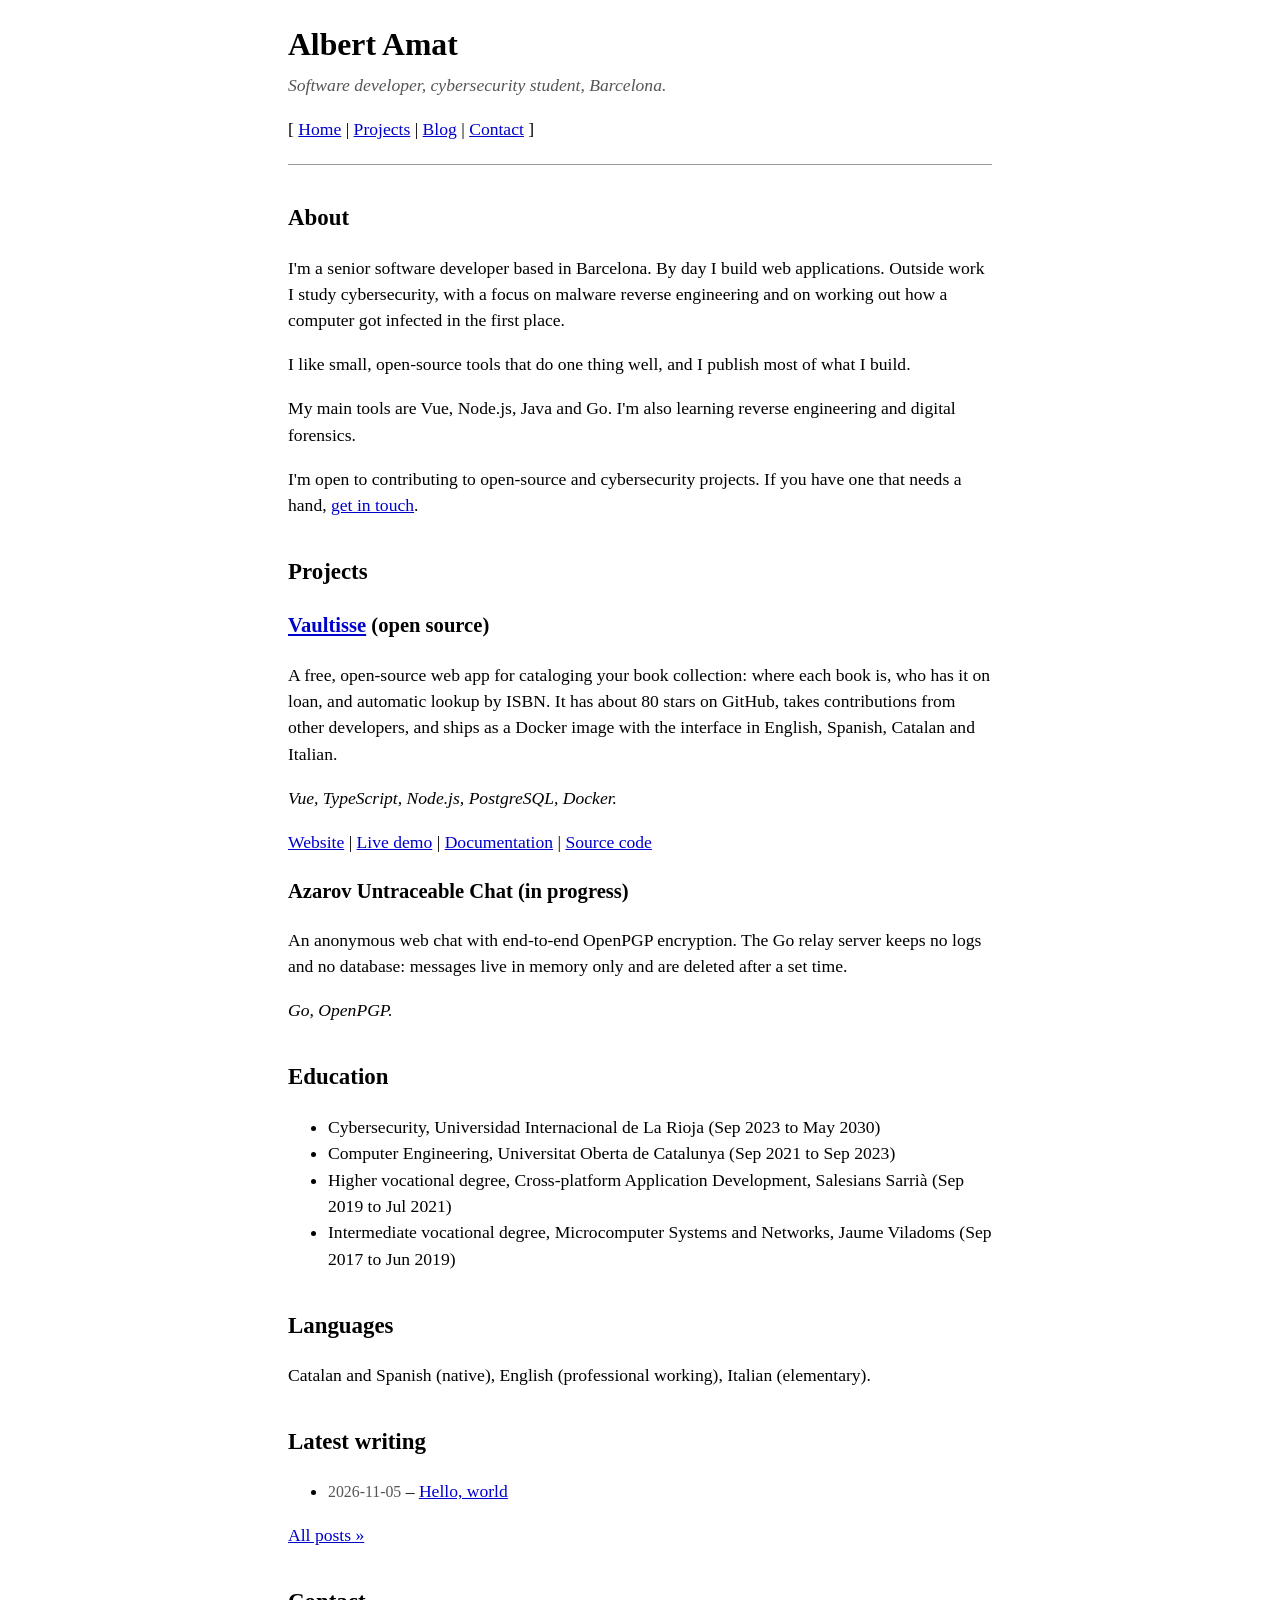
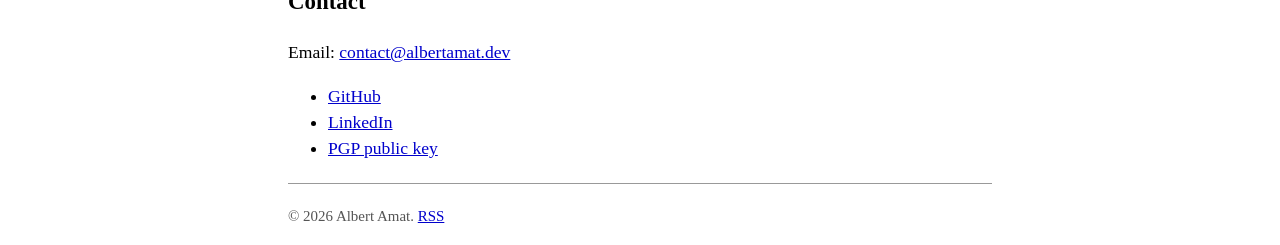
==== commit f0dce4f9: "Add RSS feed, 404 page, meta tags, favicon and dark mode Co-Authored-By: Claude Sonnet 5.5 <noreply@" ====
--- a/index.html
+++ b/index.html
@@ -3,8 +3,18 @@
 <head>
 <meta charset="utf-8">
 <meta name="viewport" content="width=device-width, initial-scale=1">
+<meta name="color-scheme" content="light dark">
 <title>Albert Amat</title>
 <meta name="description" content="Albert Amat is a senior software developer and cybersecurity student. Projects, writing and contact details.">
+<link rel="icon" href="favicon.svg" type="image/svg+xml">
+<link rel="alternate" type="application/rss+xml" title="Albert Amat" href="rss.xml">
+<link rel="canonical" href="https://albertamat.dev/">
+<meta property="og:type" content="website">
+<meta property="og:site_name" content="Albert Amat">
+<meta property="og:title" content="Albert Amat">
+<meta property="og:description" content="Albert Amat is a senior software developer and cybersecurity student. Projects, writing and contact details.">
+<meta property="og:url" content="https://albertamat.dev/">
+<meta name="twitter:card" content="summary">
 <link rel="stylesheet" href="style.css">
 </head>
 <body>
@@ -63,7 +73,7 @@
 </ul>
 
 <hr>
-<p class="footer">&copy; 2026 Albert Amat. Plain HTML, no scripts, no trackers.</p>
+<p class="footer">&copy; 2026 Albert Amat. <a href="rss.xml">RSS</a></p>
 
 </body>
 </html>
--- a/style.css
+++ b/style.css
@@ -25,3 +25,15 @@
 .nav     { margin: 0.8em 0; }
 .date    { color: #555; font-size: 0.9em; }
 .footer  { color: #555; font-size: 0.85em; }
+
+/* Dark mode: follows the visitor's system setting. */
+@media (prefers-color-scheme: dark) {
+  body { color: #ddd; background: #111; }
+  a:link    { color: #7aa7ff; }
+  a:visited { color: #b79cff; }
+  a:hover   { color: #ff8a8a; }
+  hr { border-top-color: #555; }
+  pre { background: #222; }
+  blockquote { border-left-color: #555; }
+  .tagline, .date, .footer { color: #aaa; }
+}
